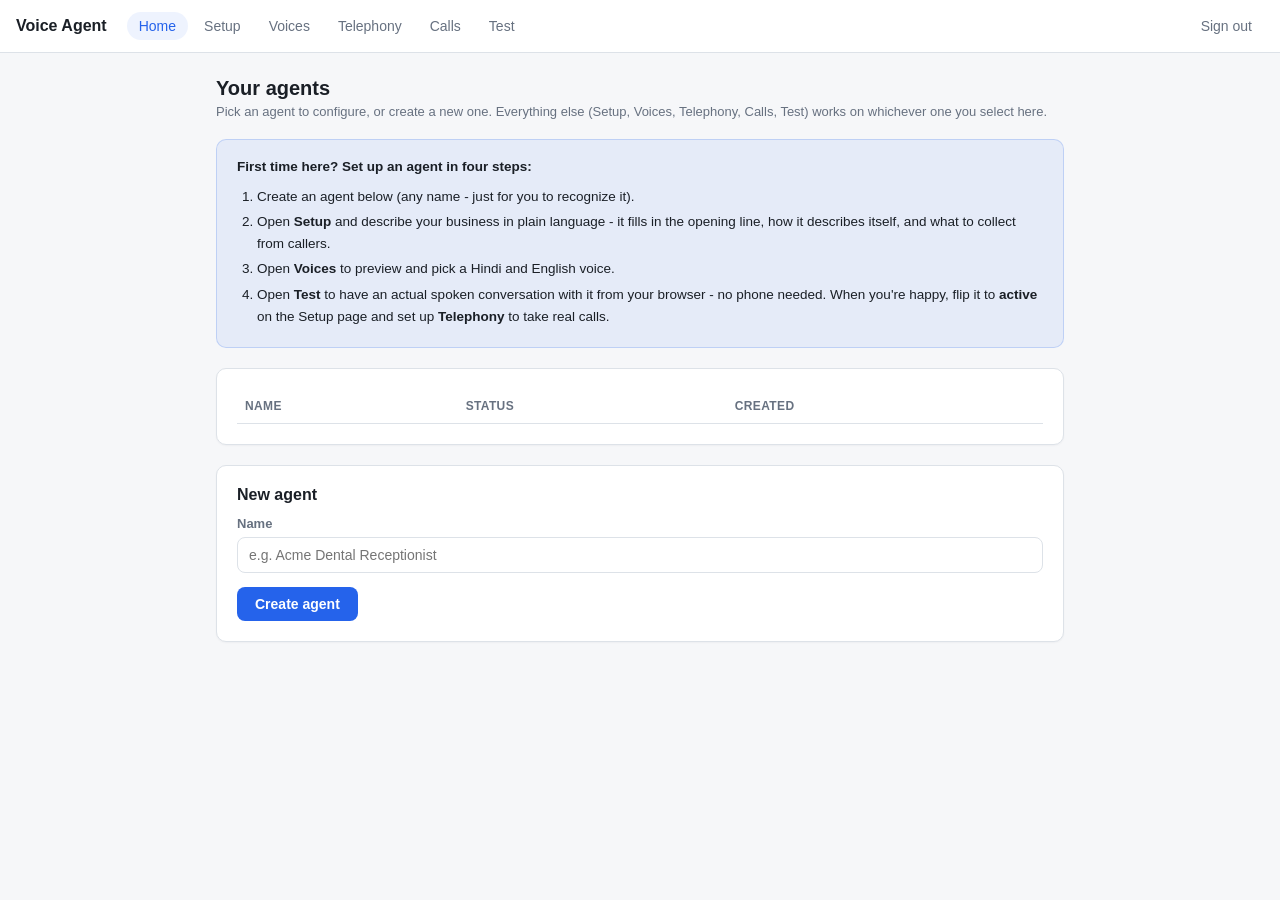
==== public/calls.html @ 1eab63bd "Replace token-in-URL auth with a real login page + session cookie The previous scheme (open any admi" ====
<!DOCTYPE html>
<html lang="en">
<head>
<meta charset="UTF-8" />
<title>Calls — Voice Agent</title>
<link rel="stylesheet" href="app.css" />
</head>
<body>
  <div class="nav">
    <span class="brand">Voice Agent</span>
    <a href="index.html">Home</a>
    <a href="setup.html">Setup</a>
    <a href="voices.html">Voices</a>
    <a href="telephony.html">Telephony</a>
    <a href="calls.html" class="active">Calls</a>
    <a href="dashboard.html">Test</a>
  </div>

  <div class="page">
    <h1 id="title">Calls</h1>
    <p class="subtitle">Every call this agent has taken, with its recording, transcript, and whatever data it collected.</p>

    <div class="card" id="listCard">
      <table>
        <thead>
          <tr><th>Started</th><th>Source</th><th>Duration</th><th>Collected</th></tr>
        </thead>
        <tbody id="callsBody"></tbody>
      </table>
      <div id="emptyMsg" class="empty" style="display:none">No calls yet - test it from the Test page, or wait for a real one.</div>
    </div>

    <div class="card" id="detailCard" style="display:none">
      <button class="secondary small" id="backBtn">← Back to list</button>
      <h2 style="margin-top:14px">Recording</h2>
      <audio id="player" controls style="width:100%"></audio>
      <h2 style="margin-top:20px">Collected data</h2>
      <div id="collectedData"></div>
      <h2 style="margin-top:20px">Transcript</h2>
      <div id="transcript" class="chat-log" style="height:auto; max-height:420px"></div>
    </div>
  </div>

<script src="app.js"></script>
<script>
(() => {
  const agentId = AgentContext.get();
  if (!agentId) { location.href = "index.html"; return; }

  function formatDuration(startedAt, endedAt) {
    if (!endedAt) return "in progress";
    const seconds = Math.round((new Date(endedAt) - new Date(startedAt)) / 1000);
    return `${Math.floor(seconds / 60)}m ${seconds % 60}s`;
  }

  async function showList() {
    document.getElementById("detailCard").style.display = "none";
    document.getElementById("listCard").style.display = "";

    const calls = await AdminApp.apiJson(`/calls?agentId=${agentId}`);
    const body = document.getElementById("callsBody");
    document.getElementById("emptyMsg").style.display = calls.length ? "none" : "";

    body.innerHTML = calls
      .map(
        (c) => `
      <tr data-id="${c.id}">
        <td>${new Date(c.startedAt).toLocaleString()}</td>
        <td>${escapeHtml(c.source)}</td>
        <td>${formatDuration(c.startedAt, c.endedAt)}</td>
        <td>${Object.keys(c.collectedData).length} field(s)</td>
      </tr>`
      )
      .join("");

    body.querySelectorAll("tr").forEach((row) => {
      row.addEventListener("click", () => showDetail(row.dataset.id));
    });
  }

  async function showDetail(callId) {
    const call = await AdminApp.apiJson(`/calls/${callId}`);
    document.getElementById("listCard").style.display = "none";
    document.getElementById("detailCard").style.display = "";

    document.getElementById("player").src = recordingUrl(callId);

    const dataEl = document.getElementById("collectedData");
    const entries = Object.entries(call.collectedData);
    dataEl.innerHTML = entries.length
      ? entries.map(([k, v]) => `<div>• <strong>${escapeHtml(k)}</strong>: ${escapeHtml(v)}</div>`).join("")
      : '<div class="empty">Nothing collected on this call.</div>';

    const transcriptEl = document.getElementById("transcript");
    transcriptEl.innerHTML = call.transcript.length
      ? call.transcript
          .map((t) => `<div class="bubble ${t.role === "user" ? "user" : "assistant"}">${escapeHtml(t.text)}</div>`)
          .join("")
      : '<div class="empty">No transcript.</div>';
  }

  function recordingUrl(callId) {
    // The session cookie goes along automatically on this same-origin
    // request - no token needed in the URL.
    return `/api/calls/${callId}/recording`;
  }

  document.getElementById("backBtn").addEventListener("click", showList);

  (async () => {
    const agent = await AdminApp.apiJson(`/agents/${agentId}`);
    document.getElementById("title").textContent = `Calls — ${agent.name}`;
    showList();
  })();
})();
</script>
</body>
</html>
---- public/app.css ----
:root {
  color-scheme: light;
  --bg: #f6f7f9;
  --panel: #ffffff;
  --panel-2: #eef1f5;
  --border: #dde2e8;
  --text: #1a1f26;
  --muted: #677180;
  --accent: #2563eb;
  --accent-dim: #2563eb14;
  --user: #15803d;
  --agent: #b45309;
  --error: #dc2626;
  --radius: 10px;
}

* { box-sizing: border-box; }

body {
  margin: 0;
  background: var(--bg);
  color: var(--text);
  font-family: -apple-system, BlinkMacSystemFont, "Segoe UI", Roboto, sans-serif;
  min-height: 100vh;
}

a { color: var(--accent); text-decoration: none; }
a:hover { text-decoration: underline; }

.page {
  max-width: 880px;
  margin: 0 auto;
  padding: 24px 16px 64px;
}

/* --- Top nav - always full-width and identical on every page --- */
.nav {
  display: flex;
  align-items: center;
  gap: 4px;
  padding: 12px 16px;
  border-bottom: 1px solid var(--border);
  background: var(--panel);
  flex-wrap: wrap;
}
.nav .brand {
  font-weight: 700;
  margin-right: 16px;
  color: var(--text);
}
.nav a {
  color: var(--muted);
  padding: 6px 12px;
  border-radius: 999px;
  font-size: 14px;
  font-weight: 500;
}
.nav a:hover { color: var(--text); text-decoration: none; background: var(--panel-2); }
.nav a.active { color: var(--accent); background: var(--accent-dim); }
.nav .agent-picker { margin-left: auto; }

/* --- Cards / layout --- */
.card {
  background: var(--panel);
  border: 1px solid var(--border);
  border-radius: var(--radius);
  padding: 20px;
  margin-bottom: 20px;
  box-shadow: 0 1px 2px rgba(16, 24, 40, 0.04);
}
h1 { font-size: 20px; margin: 0 0 4px; }
h2 { font-size: 16px; margin: 0 0 12px; }
.subtitle { color: var(--muted); font-size: 13px; margin: 0 0 20px; }

/* --- Instructional callouts --- */
.howto {
  background: var(--accent-dim);
  border: 1px solid #2563eb33;
  border-radius: var(--radius);
  padding: 16px 20px;
  margin-bottom: 20px;
  font-size: 13.5px;
  line-height: 1.6;
}
.howto strong { color: var(--text); }
.howto ol { margin: 8px 0 0; padding-left: 20px; }
.howto li { margin-bottom: 4px; }

/* --- Forms --- */
.field { margin-bottom: 14px; }
.field label {
  display: block;
  font-size: 13px;
  font-weight: 600;
  color: var(--muted);
  margin-bottom: 6px;
}
.field input, .field textarea, .field select {
  width: 100%;
  background: var(--panel);
  border: 1px solid var(--border);
  color: var(--text);
  border-radius: 8px;
  padding: 9px 11px;
  font-size: 14px;
  font-family: inherit;
}
.field input:focus, .field textarea:focus, .field select:focus {
  outline: none;
  border-color: var(--accent);
}
.field .hint { color: var(--muted); font-size: 12px; margin-top: 4px; }

/* --- Buttons --- */
button, .btn {
  font-size: 14px;
  font-weight: 600;
  padding: 9px 18px;
  border-radius: 8px;
  border: none;
  cursor: pointer;
  background: var(--accent);
  color: #fff;
  display: inline-flex;
  align-items: center;
  gap: 6px;
}
button:disabled, .btn:disabled { opacity: 0.5; cursor: not-allowed; }
button.secondary, .btn.secondary { background: var(--panel-2); color: var(--text); border: 1px solid var(--border); }
button.danger, .btn.danger { background: var(--error); }
button.small, .btn.small { padding: 5px 12px; font-size: 13px; }

/* --- Status pills --- */
.status {
  font-size: 12px;
  padding: 3px 10px;
  border-radius: 999px;
  border: 1px solid var(--border);
  color: var(--muted);
  display: inline-block;
  background: var(--panel);
}
.status.active { color: var(--user); border-color: var(--user); background: #15803d14; }
.status.draft { color: var(--agent); border-color: var(--agent); background: #b4530914; }
.status.listening { color: var(--user); border-color: var(--user); background: #15803d14; }
.status.speaking { color: var(--agent); border-color: var(--agent); background: #b4530914; }

/* --- Tables --- */
table { width: 100%; border-collapse: collapse; font-size: 14px; }
th, td { text-align: left; padding: 10px 8px; border-bottom: 1px solid var(--border); }
th { color: var(--muted); font-weight: 600; font-size: 12px; text-transform: uppercase; letter-spacing: 0.03em; }
tr:hover td { background: var(--panel-2); cursor: pointer; }

/* --- Chat (setup assistant) --- */
.chat-log {
  height: 420px;
  overflow-y: auto;
  border: 1px solid var(--border);
  border-radius: 8px;
  padding: 14px;
  margin-bottom: 12px;
  background: var(--bg);
}
.bubble { max-width: 80%; margin-bottom: 10px; padding: 9px 13px; border-radius: 12px; font-size: 14px; line-height: 1.45; }
.bubble.user { background: var(--accent); color: #fff; margin-left: auto; border-bottom-right-radius: 3px; }
.bubble.assistant { background: var(--panel-2); border-bottom-left-radius: 3px; }
.chat-input-row { display: flex; gap: 8px; }
.chat-input-row input { flex: 1; }

/* --- Voice grid --- */
.voice-grid { display: grid; grid-template-columns: repeat(auto-fill, minmax(220px, 1fr)); gap: 12px; }
.voice-card {
  border: 1px solid var(--border);
  border-radius: 10px;
  padding: 14px;
  background: var(--panel-2);
}
.voice-card.selected { border-color: var(--accent); box-shadow: 0 0 0 1px var(--accent); }
.voice-card .name { font-weight: 600; margin-bottom: 2px; }
.voice-card .accent { color: var(--muted); font-size: 12px; margin-bottom: 10px; }
.voice-card .row { display: flex; gap: 8px; }

.empty { color: var(--muted); font-size: 13px; }
.error-text { color: var(--error); font-size: 13px; }

code, pre { font-family: ui-monospace, SFMono-Regular, Menlo, Consolas, monospace; }
pre.config {
  background: var(--panel-2);
  border: 1px solid var(--border);
  border-radius: 8px;
  padding: 14px;
  font-size: 12.5px;
  overflow-x: auto;
  white-space: pre-wrap;
  word-break: break-word;
}
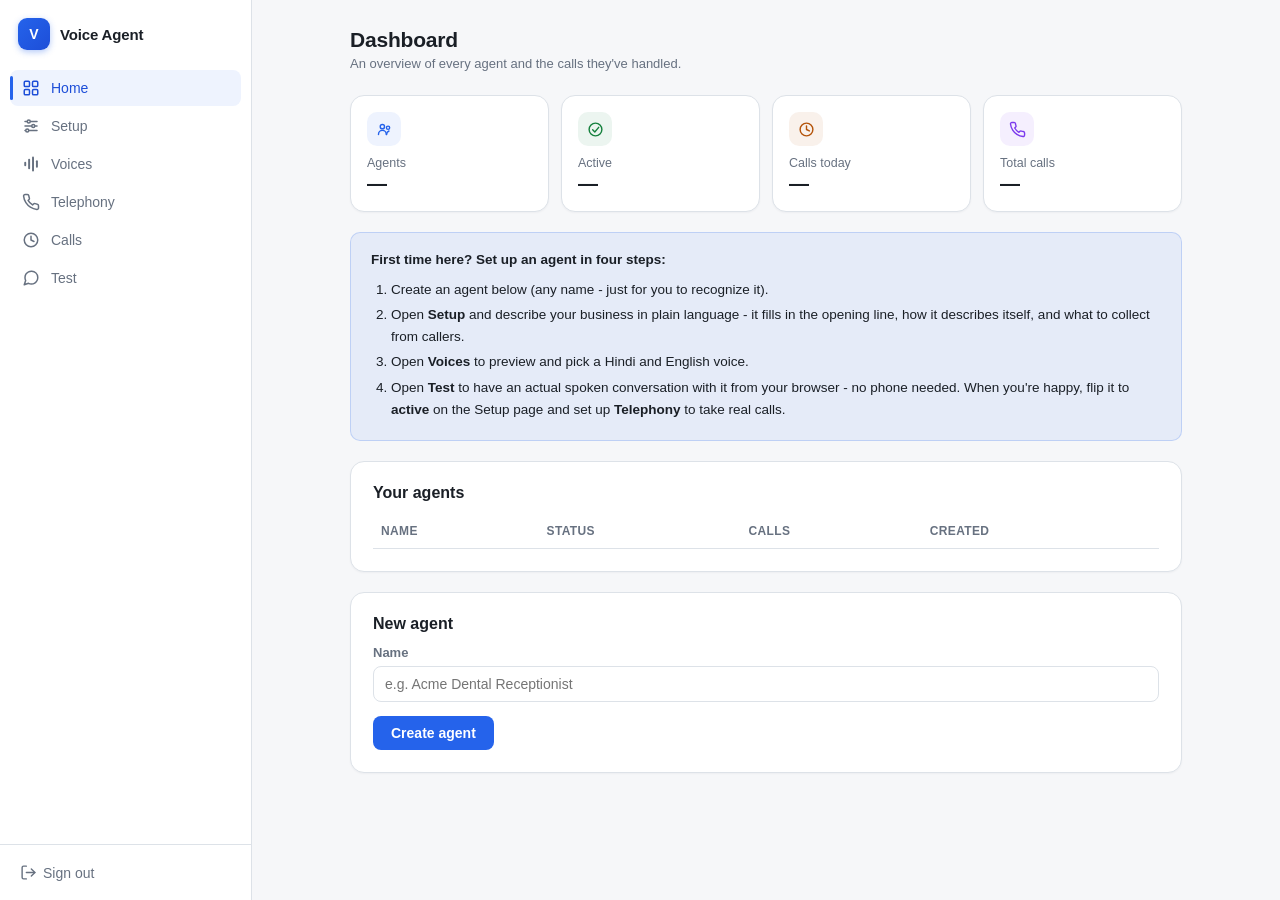
==== commit d9dab971: "Redesign admin UI as a SaaS-style left sidebar with a real stats dashboard Replaces the top nav bar " ====
--- a/public/calls.html
+++ b/public/calls.html
@@ -6,16 +6,6 @@
 <link rel="stylesheet" href="app.css" />
 </head>
 <body>
-  <div class="nav">
-    <span class="brand">Voice Agent</span>
-    <a href="index.html">Home</a>
-    <a href="setup.html">Setup</a>
-    <a href="voices.html">Voices</a>
-    <a href="telephony.html">Telephony</a>
-    <a href="calls.html" class="active">Calls</a>
-    <a href="dashboard.html">Test</a>
-  </div>
-
   <div class="page">
     <h1 id="title">Calls</h1>
     <p class="subtitle">Every call this agent has taken, with its recording, transcript, and whatever data it collected.</p>
--- a/public/app.css
+++ b/public/app.css
@@ -7,11 +7,13 @@
   --text: #1a1f26;
   --muted: #677180;
   --accent: #2563eb;
+  --accent-2: #1d4ed8;
   --accent-dim: #2563eb14;
   --user: #15803d;
   --agent: #b45309;
   --error: #dc2626;
   --radius: 10px;
+  --sidebar-w: 252px;
 }
 
 * { box-sizing: border-box; }
@@ -24,53 +26,228 @@
   min-height: 100vh;
 }
 
+/* Pages that render the sidebar shell (every admin page except login) get
+   their content pushed right by its width - the sidebar itself is fixed. */
+body.app-shell { margin-left: var(--sidebar-w); }
+
 a { color: var(--accent); text-decoration: none; }
 a:hover { text-decoration: underline; }
 
 .page {
   max-width: 880px;
   margin: 0 auto;
-  padding: 24px 16px 64px;
-}
-
-/* --- Top nav - always full-width and identical on every page --- */
-.nav {
-  display: flex;
-  align-items: center;
-  gap: 4px;
-  padding: 12px 16px;
-  border-bottom: 1px solid var(--border);
-  background: var(--panel);
-  flex-wrap: wrap;
-}
-.nav .brand {
+  padding: 28px 24px 64px;
+}
+.page.narrow { max-width: 640px; }
+
+/* --- Sidebar (SaaS-style left nav), injected by app.js --- */
+.sidebar {
+  position: fixed;
+  inset: 0 auto 0 0;
+  width: var(--sidebar-w);
+  background: var(--panel);
+  border-right: 1px solid var(--border);
+  display: flex;
+  flex-direction: column;
+  z-index: 40;
+  transition: transform 0.2s ease;
+}
+.sidebar-brand {
+  display: flex;
+  align-items: center;
+  gap: 10px;
+  padding: 18px 18px 16px;
+}
+.sidebar-brand .mark {
+  width: 32px;
+  height: 32px;
+  border-radius: 9px;
+  background: linear-gradient(135deg, var(--accent), var(--accent-2));
+  color: #fff;
+  display: flex;
+  align-items: center;
+  justify-content: center;
   font-weight: 700;
-  margin-right: 16px;
+  font-size: 14px;
+  flex-shrink: 0;
+  box-shadow: 0 2px 6px rgba(37, 99, 235, 0.35);
+}
+.sidebar-brand .name { font-weight: 700; font-size: 15px; letter-spacing: -0.01em; }
+
+.sidebar-agent { padding: 0 14px 14px; }
+.sidebar-agent label {
+  display: block;
+  font-size: 11px;
+  font-weight: 600;
+  text-transform: uppercase;
+  letter-spacing: 0.04em;
+  color: var(--muted);
+  margin: 0 4px 6px;
+}
+.sidebar-agent select {
+  width: 100%;
+  background: var(--panel-2);
+  border: 1px solid var(--border);
+  border-radius: 8px;
+  padding: 8px 10px;
+  font-size: 13.5px;
+  font-weight: 600;
   color: var(--text);
-}
-.nav a {
-  color: var(--muted);
-  padding: 6px 12px;
-  border-radius: 999px;
+  font-family: inherit;
+}
+
+.sidebar-nav {
+  flex: 1;
+  overflow-y: auto;
+  padding: 4px 10px;
+  display: flex;
+  flex-direction: column;
+  gap: 2px;
+}
+.sidebar-nav a {
+  display: flex;
+  align-items: center;
+  gap: 11px;
+  padding: 9px 12px;
+  border-radius: 8px;
+  color: var(--muted);
   font-size: 14px;
   font-weight: 500;
-}
-.nav a:hover { color: var(--text); text-decoration: none; background: var(--panel-2); }
-.nav a.active { color: var(--accent); background: var(--accent-dim); }
-.nav .agent-picker { margin-left: auto; }
+  position: relative;
+}
+.sidebar-nav a svg { width: 18px; height: 18px; flex-shrink: 0; }
+.sidebar-nav a:hover { background: var(--panel-2); color: var(--text); text-decoration: none; }
+.sidebar-nav a.active { background: var(--accent-dim); color: var(--accent-2); }
+.sidebar-nav a.active::before {
+  content: "";
+  position: absolute;
+  left: 0;
+  top: 6px;
+  bottom: 6px;
+  width: 3px;
+  border-radius: 2px;
+  background: var(--accent);
+}
+
+.sidebar-footer {
+  border-top: 1px solid var(--border);
+  padding: 10px;
+}
+.sidebar-footer button {
+  width: 100%;
+  background: transparent;
+  color: var(--muted);
+  border: none;
+  justify-content: flex-start;
+  padding: 9px 10px;
+  font-weight: 500;
+}
+.sidebar-footer button svg { width: 17px; height: 17px; }
+.sidebar-footer button:hover { background: #fef2f2; color: var(--error); }
+
+.sidebar-backdrop {
+  position: fixed;
+  inset: 0;
+  background: rgba(15, 23, 42, 0.45);
+  z-index: 35;
+  display: none;
+}
+
+.topbar {
+  display: none;
+  align-items: center;
+  justify-content: space-between;
+  gap: 10px;
+  padding: 12px 16px;
+  background: var(--panel);
+  border-bottom: 1px solid var(--border);
+  position: sticky;
+  top: 0;
+  z-index: 30;
+}
+.topbar .brand { display: flex; align-items: center; gap: 9px; font-weight: 700; font-size: 15px; }
+.topbar .mark {
+  width: 28px;
+  height: 28px;
+  border-radius: 8px;
+  background: linear-gradient(135deg, var(--accent), var(--accent-2));
+  color: #fff;
+  display: flex;
+  align-items: center;
+  justify-content: center;
+  font-weight: 700;
+  font-size: 13px;
+}
+.topbar button.menu-btn {
+  background: var(--panel);
+  border: 1px solid var(--border);
+  color: var(--text);
+  padding: 7px;
+  border-radius: 8px;
+}
+.topbar button.menu-btn svg { width: 19px; height: 19px; display: block; }
+
+@media (max-width: 767px) {
+  body.app-shell { margin-left: 0; }
+  .sidebar { transform: translateX(-100%); box-shadow: 0 0 0 transparent; }
+  .sidebar.open { transform: translateX(0); box-shadow: 8px 0 24px rgba(15, 23, 42, 0.12); }
+  .sidebar.open ~ .sidebar-backdrop,
+  .sidebar-backdrop.show { display: block; }
+  .topbar { display: flex; }
+}
 
 /* --- Cards / layout --- */
 .card {
   background: var(--panel);
   border: 1px solid var(--border);
-  border-radius: var(--radius);
-  padding: 20px;
+  border-radius: 14px;
+  padding: 22px;
   margin-bottom: 20px;
   box-shadow: 0 1px 2px rgba(16, 24, 40, 0.04);
 }
-h1 { font-size: 20px; margin: 0 0 4px; }
+h1 { font-size: 21px; margin: 0 0 4px; letter-spacing: -0.01em; }
 h2 { font-size: 16px; margin: 0 0 12px; }
 .subtitle { color: var(--muted); font-size: 13px; margin: 0 0 20px; }
+
+.page-header {
+  display: flex;
+  align-items: flex-start;
+  justify-content: space-between;
+  gap: 16px;
+  margin-bottom: 4px;
+}
+.page-header .subtitle { margin-bottom: 20px; }
+
+/* --- Stat cards (dashboard overview) --- */
+.stat-grid {
+  display: grid;
+  grid-template-columns: repeat(auto-fit, minmax(150px, 1fr));
+  gap: 12px;
+  margin-bottom: 20px;
+}
+.stat-card {
+  background: var(--panel);
+  border: 1px solid var(--border);
+  border-radius: 14px;
+  padding: 16px;
+  box-shadow: 0 1px 2px rgba(16, 24, 40, 0.04);
+}
+.stat-card .icon {
+  width: 34px;
+  height: 34px;
+  border-radius: 10px;
+  display: flex;
+  align-items: center;
+  justify-content: center;
+  margin-bottom: 10px;
+}
+.stat-card .icon svg { width: 17px; height: 17px; }
+.stat-card .label { color: var(--muted); font-size: 12.5px; }
+.stat-card .value { font-size: 20px; font-weight: 700; margin-top: 2px; letter-spacing: -0.01em; }
+.stat-card.c-blue .icon { background: #2563eb14; color: var(--accent); }
+.stat-card.c-green .icon { background: #15803d14; color: var(--user); }
+.stat-card.c-amber .icon { background: #b4530914; color: var(--agent); }
+.stat-card.c-purple .icon { background: #7c3aed14; color: #7c3aed; }
 
 /* --- Instructional callouts --- */
 .howto {
@@ -124,10 +301,15 @@
   display: inline-flex;
   align-items: center;
   gap: 6px;
-}
+  transition: background-color 0.15s ease, box-shadow 0.15s ease, transform 0.1s ease;
+}
+button:hover:not(:disabled), .btn:hover { background: var(--accent-2); }
+button:active:not(:disabled), .btn:active { transform: translateY(1px); }
 button:disabled, .btn:disabled { opacity: 0.5; cursor: not-allowed; }
 button.secondary, .btn.secondary { background: var(--panel-2); color: var(--text); border: 1px solid var(--border); }
+button.secondary:hover:not(:disabled), .btn.secondary:hover { background: #e3e7ed; }
 button.danger, .btn.danger { background: var(--error); }
+button.danger:hover:not(:disabled), .btn.danger:hover { background: #b91c1c; }
 button.small, .btn.small { padding: 5px 12px; font-size: 13px; }
 
 /* --- Status pills --- */
@@ -175,6 +357,7 @@
   padding: 14px;
   background: var(--panel-2);
 }
+.voice-card { transition: box-shadow 0.15s ease, border-color 0.15s ease; }
 .voice-card.selected { border-color: var(--accent); box-shadow: 0 0 0 1px var(--accent); }
 .voice-card .name { font-weight: 600; margin-bottom: 2px; }
 .voice-card .accent { color: var(--muted); font-size: 12px; margin-bottom: 10px; }
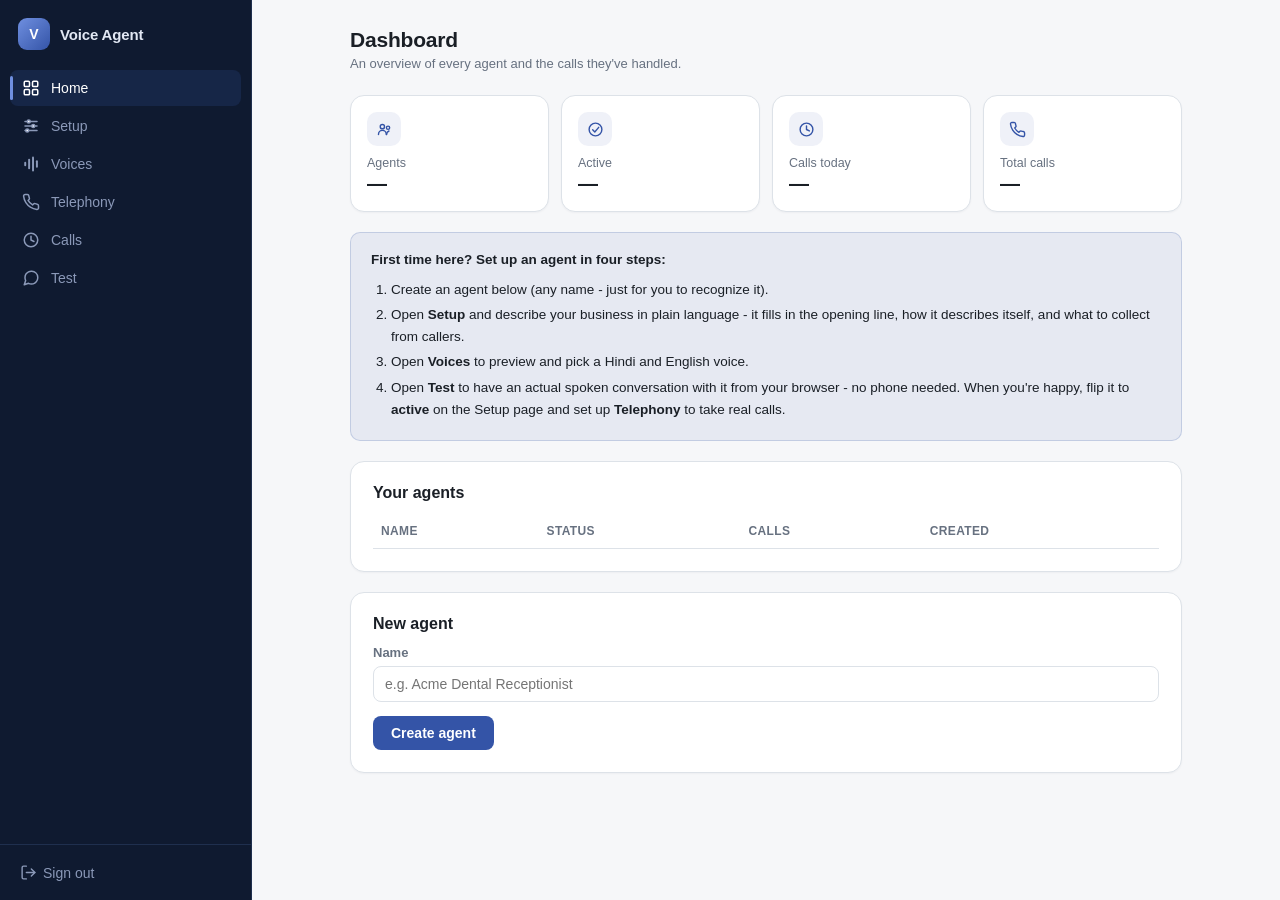
==== commit f50dacf3: "Add a Download recording link on the call detail page The only way to get a call's recording out bef" ====
--- a/public/calls.html
+++ b/public/calls.html
@@ -24,6 +24,7 @@
       <button class="secondary small" id="backBtn">← Back to list</button>
       <h2 style="margin-top:14px">Recording</h2>
       <audio id="player" controls style="width:100%"></audio>
+      <a id="downloadLink" class="btn secondary small" style="margin-top:10px" download>⬇ Download recording (.wav)</a>
       <h2 style="margin-top:20px">Collected data</h2>
       <div id="collectedData"></div>
       <h2 style="margin-top:20px">Transcript</h2>
@@ -74,6 +75,9 @@
     document.getElementById("detailCard").style.display = "";
 
     document.getElementById("player").src = recordingUrl(callId);
+    const downloadLink = document.getElementById("downloadLink");
+    downloadLink.href = recordingUrl(callId);
+    downloadLink.download = `call-${callId}.wav`;
 
     const dataEl = document.getElementById("collectedData");
     const entries = Object.entries(call.collectedData);
--- a/public/app.css
+++ b/public/app.css
@@ -6,14 +6,25 @@
   --border: #dde2e8;
   --text: #1a1f26;
   --muted: #677180;
-  --accent: #2563eb;
-  --accent-2: #1d4ed8;
-  --accent-dim: #2563eb14;
+  --accent: #3454a7;
+  --accent-2: #283f80;
+  --accent-dim: #3454a714;
   --user: #15803d;
   --agent: #b45309;
   --error: #dc2626;
   --radius: 10px;
   --sidebar-w: 252px;
+
+  /* Sidebar / topbar - deliberately a darker, separate surface from the
+     rest of the (light) app, like most SaaS dashboards. */
+  --sidebar-bg: #0f1a30;
+  --sidebar-bg-hover: #192845;
+  --sidebar-border: #1f2f4e;
+  --sidebar-text: #e2e8f4;
+  --sidebar-text-dim: #8b99b8;
+  --sidebar-active-bg: #3454a733;
+  --sidebar-active-text: #ffffff;
+  --sidebar-accent: #6f8fe0;
 }
 
 * { box-sizing: border-box; }
@@ -45,8 +56,8 @@
   position: fixed;
   inset: 0 auto 0 0;
   width: var(--sidebar-w);
-  background: var(--panel);
-  border-right: 1px solid var(--border);
+  background: var(--sidebar-bg);
+  border-right: 1px solid var(--sidebar-border);
   display: flex;
   flex-direction: column;
   z-index: 40;
@@ -62,7 +73,7 @@
   width: 32px;
   height: 32px;
   border-radius: 9px;
-  background: linear-gradient(135deg, var(--accent), var(--accent-2));
+  background: linear-gradient(135deg, var(--sidebar-accent), var(--accent));
   color: #fff;
   display: flex;
   align-items: center;
@@ -70,9 +81,8 @@
   font-weight: 700;
   font-size: 14px;
   flex-shrink: 0;
-  box-shadow: 0 2px 6px rgba(37, 99, 235, 0.35);
-}
-.sidebar-brand .name { font-weight: 700; font-size: 15px; letter-spacing: -0.01em; }
+}
+.sidebar-brand .name { font-weight: 700; font-size: 15px; letter-spacing: -0.01em; color: var(--sidebar-text); }
 
 .sidebar-agent { padding: 0 14px 14px; }
 .sidebar-agent label {
@@ -81,18 +91,18 @@
   font-weight: 600;
   text-transform: uppercase;
   letter-spacing: 0.04em;
-  color: var(--muted);
+  color: var(--sidebar-text-dim);
   margin: 0 4px 6px;
 }
 .sidebar-agent select {
   width: 100%;
-  background: var(--panel-2);
-  border: 1px solid var(--border);
+  background: var(--sidebar-bg-hover);
+  border: 1px solid var(--sidebar-border);
   border-radius: 8px;
   padding: 8px 10px;
   font-size: 13.5px;
   font-weight: 600;
-  color: var(--text);
+  color: var(--sidebar-text);
   font-family: inherit;
 }
 
@@ -110,14 +120,14 @@
   gap: 11px;
   padding: 9px 12px;
   border-radius: 8px;
-  color: var(--muted);
+  color: var(--sidebar-text-dim);
   font-size: 14px;
   font-weight: 500;
   position: relative;
 }
 .sidebar-nav a svg { width: 18px; height: 18px; flex-shrink: 0; }
-.sidebar-nav a:hover { background: var(--panel-2); color: var(--text); text-decoration: none; }
-.sidebar-nav a.active { background: var(--accent-dim); color: var(--accent-2); }
+.sidebar-nav a:hover { background: var(--sidebar-bg-hover); color: var(--sidebar-text); text-decoration: none; }
+.sidebar-nav a.active { background: var(--sidebar-active-bg); color: var(--sidebar-active-text); }
 .sidebar-nav a.active::before {
   content: "";
   position: absolute;
@@ -126,24 +136,24 @@
   bottom: 6px;
   width: 3px;
   border-radius: 2px;
-  background: var(--accent);
+  background: var(--sidebar-accent);
 }
 
 .sidebar-footer {
-  border-top: 1px solid var(--border);
+  border-top: 1px solid var(--sidebar-border);
   padding: 10px;
 }
 .sidebar-footer button {
   width: 100%;
   background: transparent;
-  color: var(--muted);
+  color: var(--sidebar-text-dim);
   border: none;
   justify-content: flex-start;
   padding: 9px 10px;
   font-weight: 500;
 }
 .sidebar-footer button svg { width: 17px; height: 17px; }
-.sidebar-footer button:hover { background: #fef2f2; color: var(--error); }
+.sidebar-footer button:hover { background: rgba(220, 38, 38, 0.18); color: #f3a3a3; }
 
 .sidebar-backdrop {
   position: fixed;
@@ -159,18 +169,19 @@
   justify-content: space-between;
   gap: 10px;
   padding: 12px 16px;
-  background: var(--panel);
-  border-bottom: 1px solid var(--border);
+  background: var(--sidebar-bg);
+  border-bottom: 1px solid var(--sidebar-border);
+  color: var(--sidebar-text);
   position: sticky;
   top: 0;
   z-index: 30;
 }
-.topbar .brand { display: flex; align-items: center; gap: 9px; font-weight: 700; font-size: 15px; }
+.topbar .brand { display: flex; align-items: center; gap: 9px; font-weight: 700; font-size: 15px; color: var(--sidebar-text); }
 .topbar .mark {
   width: 28px;
   height: 28px;
   border-radius: 8px;
-  background: linear-gradient(135deg, var(--accent), var(--accent-2));
+  background: linear-gradient(135deg, var(--sidebar-accent), var(--accent));
   color: #fff;
   display: flex;
   align-items: center;
@@ -179,9 +190,9 @@
   font-size: 13px;
 }
 .topbar button.menu-btn {
-  background: var(--panel);
-  border: 1px solid var(--border);
-  color: var(--text);
+  background: var(--sidebar-bg-hover);
+  border: 1px solid var(--sidebar-border);
+  color: var(--sidebar-text);
   padding: 7px;
   border-radius: 8px;
 }
@@ -240,19 +251,19 @@
   align-items: center;
   justify-content: center;
   margin-bottom: 10px;
+  /* Monochrome by design - one accent color for every stat card's icon,
+     not a different hue per card. */
+  background: var(--accent-dim);
+  color: var(--accent);
 }
 .stat-card .icon svg { width: 17px; height: 17px; }
 .stat-card .label { color: var(--muted); font-size: 12.5px; }
 .stat-card .value { font-size: 20px; font-weight: 700; margin-top: 2px; letter-spacing: -0.01em; }
-.stat-card.c-blue .icon { background: #2563eb14; color: var(--accent); }
-.stat-card.c-green .icon { background: #15803d14; color: var(--user); }
-.stat-card.c-amber .icon { background: #b4530914; color: var(--agent); }
-.stat-card.c-purple .icon { background: #7c3aed14; color: #7c3aed; }
 
 /* --- Instructional callouts --- */
 .howto {
   background: var(--accent-dim);
-  border: 1px solid #2563eb33;
+  border: 1px solid #3454a733;
   border-radius: var(--radius);
   padding: 16px 20px;
   margin-bottom: 20px;
